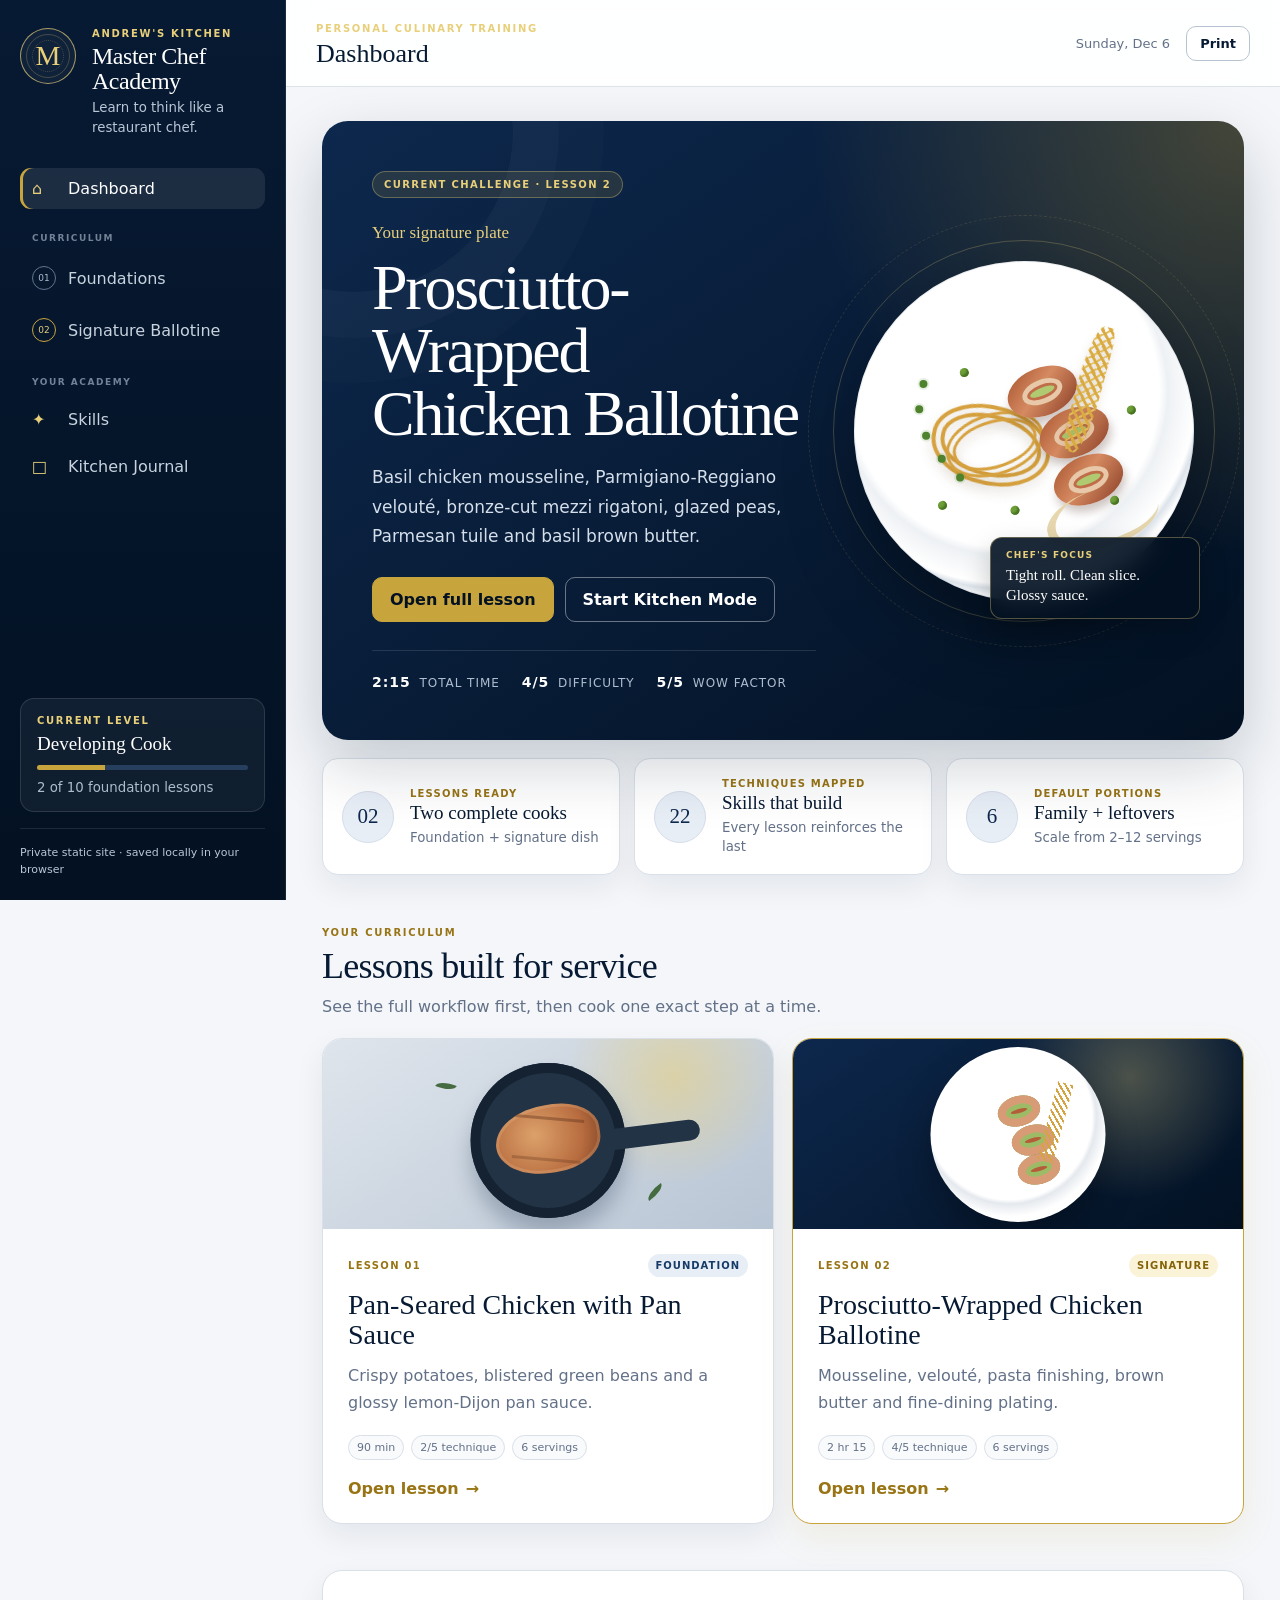
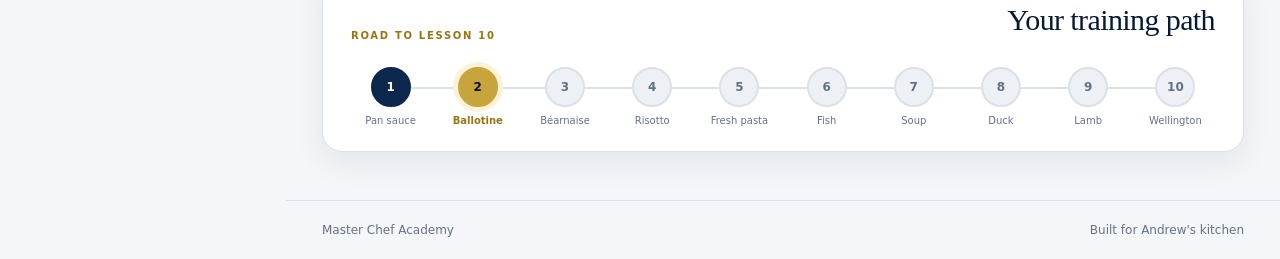
==== index.html @ fcd22717 "Add files via upload" ====
<!doctype html>
<html lang="en">
<head>
  <meta charset="utf-8" />
  <meta name="viewport" content="width=device-width, initial-scale=1, viewport-fit=cover" />
  <meta name="theme-color" content="#071a33" />
  <meta name="description" content="Andrew's personal Master Chef Academy — structured cooking lessons, kitchen mode, recipe scaling, and density-aware metric conversions." />
  <meta name="color-scheme" content="light" />
  <title>Master Chef Academy</title>
  <link rel="icon" href="data:image/svg+xml,%3Csvg xmlns='http://www.w3.org/2000/svg' viewBox='0 0 64 64'%3E%3Crect width='64' height='64' rx='14' fill='%23071a33'/%3E%3Ccircle cx='32' cy='32' r='20' fill='none' stroke='%23d4af37' stroke-width='3'/%3E%3Cpath d='M20 39V24h5l7 9 7-9h5v15h-5V31l-7 9-7-9v8z' fill='%23fff'/%3E%3C/svg%3E" />
  <link rel="stylesheet" href="styles.css" />
</head>
<body>
  <div class="mobile-overlay" id="mobileOverlay" hidden></div>
  <div class="shell">
    <aside class="sidebar" id="sidebar" aria-label="Primary navigation">
      <div class="brand">
        <div class="brand-mark" aria-hidden="true"><span>M</span></div>
        <div class="brand-copy">
          <span class="eyebrow">Andrew's kitchen</span>
          <strong>Master Chef<br />Academy</strong>
          <small>Learn to think like a restaurant chef.</small>
        </div>
      </div>

      <nav>
        <button class="nav-link active" data-view="dashboard"><span class="nav-icon">⌂</span><span>Dashboard</span></button>
        <div class="nav-section-label">Curriculum</div>
        <button class="nav-link" data-view="lesson-1"><span class="lesson-dot">01</span><span>Foundations</span></button>
        <button class="nav-link" data-view="lesson-2"><span class="lesson-dot gold">02</span><span>Signature Ballotine</span></button>
        <div class="nav-section-label">Your academy</div>
        <button class="nav-link" data-view="skills"><span class="nav-icon">✦</span><span>Skills</span></button>
        <button class="nav-link" data-view="journal"><span class="nav-icon">□</span><span>Kitchen Journal</span></button>
      </nav>

      <div class="sidebar-card">
        <span class="eyebrow">Current level</span>
        <strong>Developing Cook</strong>
        <div class="mini-progress"><span style="width:32%"></span></div>
        <small>2 of 10 foundation lessons</small>
      </div>
      <div class="sidebar-note">Private static site · saved locally in your browser</div>
    </aside>

    <main class="main">
      <header class="topbar">
        <button class="menu-btn" id="menuBtn" aria-label="Open navigation" aria-expanded="false">☰</button>
        <div class="topbar-copy">
          <span class="eyebrow">Personal culinary training</span>
          <h1 id="pageTitle">Dashboard</h1>
        </div>
        <div class="topbar-meta" id="todayLabel"></div>
        <button class="button secondary compact" id="printBtn">Print</button>
      </header>

      <section class="view active" id="dashboard">
        <div class="dashboard-wrap">
          <section class="hero">
            <div class="hero-copy">
              <span class="pill">Current challenge · Lesson 2</span>
              <p class="hero-kicker">Your signature plate</p>
              <h2>Prosciutto-Wrapped<br />Chicken Ballotine</h2>
              <p>Basil chicken mousseline, Parmigiano-Reggiano velouté, bronze-cut mezzi rigatoni, glazed peas, Parmesan tuile and basil brown butter.</p>
              <div class="hero-actions">
                <button class="button" data-open="lesson-2">Open full lesson</button>
                <button class="button ghost" data-kitchen="lesson2">Start Kitchen Mode</button>
              </div>
              <div class="hero-facts">
                <span><strong>2:15</strong> total time</span>
                <span><strong>4/5</strong> difficulty</span>
                <span><strong>5/5</strong> wow factor</span>
              </div>
            </div>

            <div class="dish-stage" role="img" aria-label="Stylized fine-dining plate with chicken medallions, pasta, peas, sauce dots and Parmesan tuile">
              <div class="gold-orbit orbit-one"></div>
              <div class="gold-orbit orbit-two"></div>
              <div class="plate">
                <div class="pasta nest-one"></div>
                <div class="pasta nest-two"></div>
                <div class="medallion m1"><i></i></div>
                <div class="medallion m2"><i></i></div>
                <div class="medallion m3"><i></i></div>
                <div class="tuile"></div>
                <span class="pea p1"></span><span class="pea p2"></span><span class="pea p3"></span><span class="pea p4"></span><span class="pea p5"></span>
                <span class="oil o1"></span><span class="oil o2"></span><span class="oil o3"></span><span class="oil o4"></span><span class="oil o5"></span>
                <div class="sauce-swoosh"></div>
              </div>
              <div class="chef-note"><span>Chef's focus</span><strong>Tight roll. Clean slice. Glossy sauce.</strong></div>
            </div>
          </section>

          <section class="academy-summary" aria-label="Academy summary">
            <article class="summary-card">
              <div class="summary-icon">02</div>
              <div><span>Lessons ready</span><strong>Two complete cooks</strong><small>Foundation + signature dish</small></div>
            </article>
            <article class="summary-card">
              <div class="summary-icon">22</div>
              <div><span>Techniques mapped</span><strong>Skills that build</strong><small>Every lesson reinforces the last</small></div>
            </article>
            <article class="summary-card">
              <div class="summary-icon">6</div>
              <div><span>Default portions</span><strong>Family + leftovers</strong><small>Scale from 2–12 servings</small></div>
            </article>
          </section>

          <div class="section-heading">
            <div><span class="eyebrow dark">Your curriculum</span><h2>Lessons built for service</h2><p>See the full workflow first, then cook one exact step at a time.</p></div>
          </div>

          <div class="lesson-grid">
            <article class="lesson-card foundation-card">
              <div class="lesson-art foundation-art" aria-hidden="true">
                <span class="skillet"></span><span class="chicken-sear"></span><span class="herb h1"></span><span class="herb h2"></span>
              </div>
              <div class="lesson-card-body">
                <div class="lesson-card-top"><span class="lesson-number">Lesson 01</span><span class="status-badge">Foundation</span></div>
                <h3>Pan-Seared Chicken with Pan Sauce</h3>
                <p>Crispy potatoes, blistered green beans and a glossy lemon-Dijon pan sauce.</p>
                <div class="meta"><span>90 min</span><span>2/5 technique</span><span>6 servings</span></div>
                <button class="text-button" data-open="lesson-1">Open lesson <span>→</span></button>
              </div>
            </article>

            <article class="lesson-card featured signature-card">
              <div class="lesson-art signature-art" aria-hidden="true">
                <div class="mini-plate"><span class="mini-medal a"></span><span class="mini-medal b"></span><span class="mini-medal c"></span><span class="mini-tuile"></span></div>
              </div>
              <div class="lesson-card-body">
                <div class="lesson-card-top"><span class="lesson-number">Lesson 02</span><span class="status-badge gold-badge">Signature</span></div>
                <h3>Prosciutto-Wrapped Chicken Ballotine</h3>
                <p>Mousseline, velouté, pasta finishing, brown butter and fine-dining plating.</p>
                <div class="meta"><span>2 hr 15</span><span>4/5 technique</span><span>6 servings</span></div>
                <button class="text-button" data-open="lesson-2">Open lesson <span>→</span></button>
              </div>
            </article>
          </div>

          <section class="training-path">
            <div class="path-heading"><span class="eyebrow dark">Road to Lesson 10</span><h2>Your training path</h2></div>
            <div class="path-line" aria-label="Ten lesson training path">
              <button class="path-step complete" data-open="lesson-1"><span>1</span><small>Pan sauce</small></button>
              <button class="path-step current" data-open="lesson-2"><span>2</span><small>Ballotine</small></button>
              <div class="path-step locked"><span>3</span><small>Béarnaise</small></div>
              <div class="path-step locked"><span>4</span><small>Risotto</small></div>
              <div class="path-step locked"><span>5</span><small>Fresh pasta</small></div>
              <div class="path-step locked"><span>6</span><small>Fish</small></div>
              <div class="path-step locked"><span>7</span><small>Soup</small></div>
              <div class="path-step locked"><span>8</span><small>Duck</small></div>
              <div class="path-step locked"><span>9</span><small>Lamb</small></div>
              <div class="path-step locked"><span>10</span><small>Wellington</small></div>
            </div>
          </section>
        </div>
      </section>

      <section class="view" id="lesson-1"></section>
      <section class="view" id="lesson-2"></section>

      <section class="view" id="skills">
        <div class="content-narrow">
          <div class="page-intro">
            <span class="eyebrow dark">Technique map</span>
            <h2>Skills unlocked</h2>
            <p>Recipes come and go. These are the techniques you are actually learning to carry into every future dish.</p>
          </div>
          <div class="skill-grid" id="skillGrid"></div>
        </div>
      </section>

      <section class="view" id="journal">
        <div class="content-narrow">
          <div class="page-intro">
            <span class="eyebrow dark">After service</span>
            <h2>Kitchen Journal</h2>
            <p>Your notes remain private and save only in this browser. Capture what worked while the cook is still fresh.</p>
          </div>
          <div class="journal-card">
            <label>Lesson
              <select id="journalLesson"><option>Lesson 1 · Pan-Seared Chicken</option><option>Lesson 2 · Chicken Ballotine</option></select>
            </label>
            <label>What went well?<textarea id="wentWell" rows="5" placeholder="The chicken was juicy, the potatoes were crisp..."></textarea></label>
            <label>What would you change?<textarea id="changeNext" rows="5" placeholder="Start the sauce earlier, reduce it farther..."></textarea></label>
            <label>Overall score out of 100<input id="journalScore" type="number" min="0" max="100" placeholder="85" /></label>
            <button class="button" id="saveJournal">Save journal entry</button>
            <p id="journalStatus" class="status" aria-live="polite"></p>
          </div>
        </div>
      </section>

      <footer class="site-footer"><span>Master Chef Academy</span><span>Built for Andrew's kitchen</span></footer>
    </main>
  </div>

  <dialog id="kitchenDialog">
    <div class="kitchen-shell">
      <header>
        <div><span class="eyebrow">Kitchen Mode</span><h2 id="kitchenTitle">Lesson</h2></div>
        <button class="icon-btn" id="closeKitchen" aria-label="Close Kitchen Mode">×</button>
      </header>
      <div class="progress"><span id="progressBar"></span></div>
      <div class="kitchen-time" id="kitchenTime"></div>
      <h3 id="kitchenStepTitle"></h3>
      <div id="kitchenBody" class="kitchen-body"></div>
      <div class="kitchen-actions">
        <button class="button secondary" id="prevStep">Previous</button>
        <span id="stepCounter"></span>
        <button class="button" id="nextStep">Next</button>
      </div>
    </div>
  </dialog>

  <script src="app.js"></script>
</body>
</html>
---- styles.css ----
:root {
  --navy-950:#031122;
  --navy-900:#071a33;
  --navy-800:#0d284d;
  --navy-700:#163b68;
  --navy-100:#e8eef6;
  --gold-700:#987414;
  --gold-500:#c8a43d;
  --gold-300:#e8cf7a;
  --white:#ffffff;
  --paper:#f4f6f9;
  --grey-100:#edf0f4;
  --grey-200:#dbe1e9;
  --grey-400:#a8b2c0;
  --ink:#10233e;
  --muted:#637188;
  --line:#d9e0e8;
  --success:#2f7d5b;
  --shadow:0 20px 55px rgba(7,26,51,.10);
  --soft-shadow:0 12px 30px rgba(7,26,51,.07);
  --serif:Georgia,"Times New Roman",serif;
  --sans:Inter,ui-sans-serif,system-ui,-apple-system,BlinkMacSystemFont,"Segoe UI",sans-serif;
}
*{box-sizing:border-box}
html{scroll-behavior:smooth;background:var(--paper)}
body{margin:0;font-family:var(--sans);background:var(--paper);color:var(--ink);min-width:320px}
button,input,select,textarea{font:inherit}
button{touch-action:manipulation}
button:focus-visible,input:focus-visible,select:focus-visible,textarea:focus-visible{outline:3px solid rgba(200,164,61,.4);outline-offset:2px}
[hidden]{display:none!important}
.shell{display:grid;grid-template-columns:286px minmax(0,1fr);min-height:100vh}
.sidebar{position:sticky;top:0;height:100vh;padding:28px 20px 22px;background:linear-gradient(180deg,var(--navy-900),var(--navy-950));border-right:1px solid rgba(255,255,255,.08);display:flex;flex-direction:column;z-index:40;color:var(--white);overflow-y:auto}
.brand{display:grid;grid-template-columns:58px 1fr;gap:14px;align-items:start;margin-bottom:30px}
.brand-mark{width:56px;height:56px;border:1px solid rgba(232,207,122,.7);border-radius:50%;display:grid;place-items:center;position:relative;background:rgba(255,255,255,.04)}
.brand-mark:before,.brand-mark:after{content:"";position:absolute;inset:5px;border:1px solid rgba(232,207,122,.24);border-radius:50%}
.brand-mark:after{inset:11px;border-style:dotted}
.brand-mark span{font-family:var(--serif);font-size:28px;color:var(--gold-300);z-index:1}
.brand-copy{display:grid;gap:5px}
.brand strong{font-family:var(--serif);font-size:24px;line-height:1.03;font-weight:500;letter-spacing:-.02em}
.brand small,.sidebar-note{color:#b9c6d6;line-height:1.5}
.eyebrow{text-transform:uppercase;letter-spacing:.17em;font-size:10px;color:var(--gold-300);font-weight:800}
.eyebrow.dark{color:var(--gold-700)}
.sidebar nav{display:grid;gap:6px}
.nav-section-label{text-transform:uppercase;letter-spacing:.17em;font-size:9px;color:#728398;font-weight:800;padding:18px 12px 6px}
.nav-link{border:0;background:transparent;color:#c8d3df;text-align:left;padding:11px 12px;border-radius:11px;cursor:pointer;display:grid;grid-template-columns:28px 1fr;align-items:center;gap:8px;transition:.18s ease}
.nav-link:hover,.nav-link.active{background:rgba(255,255,255,.09);color:white;box-shadow:inset 3px 0 var(--gold-500)}
.nav-icon{font-size:16px;color:var(--gold-300)}
.lesson-dot{width:24px;height:24px;border:1px solid #62768e;border-radius:50%;display:grid;place-items:center;font-size:9px;color:#aebdcd}
.lesson-dot.gold{border-color:var(--gold-500);color:var(--gold-300)}
.sidebar-card{margin-top:auto;padding:16px;border:1px solid rgba(255,255,255,.12);border-radius:14px;background:rgba(255,255,255,.05);display:grid;gap:7px}
.sidebar-card strong{font-family:var(--serif);font-size:19px;font-weight:500}
.sidebar-card small{color:#aebdcd}
.mini-progress{height:5px;border-radius:99px;background:#263f5e;overflow:hidden;margin:3px 0}
.mini-progress span{display:block;height:100%;background:var(--gold-500)}
.sidebar-note{font-size:11px;padding-top:16px;margin-top:16px;border-top:1px solid rgba(255,255,255,.1)}
.main{min-width:0;display:flex;flex-direction:column;min-height:100vh}
.topbar{display:flex;align-items:center;gap:16px;padding:17px 30px;border-bottom:1px solid rgba(217,224,232,.9);position:sticky;top:0;background:rgba(255,255,255,.91);backdrop-filter:blur(18px);z-index:30}
.topbar-copy{min-width:0}
.topbar h1{font-family:var(--serif);margin:3px 0 0;font-size:26px;font-weight:500;color:var(--navy-900);white-space:nowrap;overflow:hidden;text-overflow:ellipsis}
.topbar-meta{margin-left:auto;color:var(--muted);font-size:13px}
.menu-btn{display:none;width:42px;height:42px;border:1px solid var(--line);border-radius:10px;background:white;color:var(--navy-900);font-size:20px;cursor:pointer}
.button{border:1px solid var(--gold-500);background:var(--gold-500);color:var(--navy-950);padding:12px 17px;border-radius:10px;font-weight:800;cursor:pointer;transition:transform .16s ease,box-shadow .16s ease,filter .16s ease}
.button:hover{filter:brightness(1.04);transform:translateY(-1px);box-shadow:0 8px 18px rgba(200,164,61,.18)}
.button.secondary{background:white;color:var(--navy-900);border-color:#b8c3d1}
.button.ghost{background:transparent;color:white;border-color:rgba(255,255,255,.4)}
.button.compact{padding:9px 13px;font-size:13px}
.view{display:none;padding:34px 36px 48px}
.view.active{display:block}
.dashboard-wrap,.lesson-wrap{max-width:1240px;margin:auto;width:100%}
.hero{min-height:500px;border-radius:26px;padding:50px;display:grid;grid-template-columns:minmax(0,1.25fr) minmax(340px,.75fr);gap:38px;align-items:center;background:radial-gradient(circle at 100% 0%,rgba(200,164,61,.31),transparent 39%),linear-gradient(145deg,var(--navy-800),var(--navy-950));color:white;box-shadow:0 25px 65px rgba(7,26,51,.2);position:relative;overflow:hidden}
.hero:before{content:"";position:absolute;width:320px;height:320px;border:1px solid rgba(255,255,255,.045);border-radius:50%;left:-130px;top:-150px;box-shadow:0 0 0 45px rgba(255,255,255,.018),0 0 0 90px rgba(255,255,255,.012)}
.hero-copy{position:relative;z-index:2}
.hero-kicker{font-family:var(--serif);font-size:18px;color:var(--gold-300)!important;margin:20px 0 0!important}
.hero h2,.lesson-hero h2{font-family:var(--serif);font-size:clamp(44px,5vw,76px);line-height:.98;margin:10px 0 18px;font-weight:500;letter-spacing:-.035em}
.hero p,.lesson-hero p{color:#d5dfeb;line-height:1.72;font-size:17px;max-width:760px;margin:0}
.pill{display:inline-flex;align-items:center;padding:7px 11px;border-radius:999px;background:rgba(200,164,61,.14);color:var(--gold-300);font-size:10px;font-weight:800;text-transform:uppercase;letter-spacing:.14em;border:1px solid rgba(232,207,122,.34)}
.hero-actions{display:flex;gap:11px;flex-wrap:wrap;margin-top:26px}
.hero-facts{display:flex;gap:22px;flex-wrap:wrap;margin-top:28px;padding-top:23px;border-top:1px solid rgba(255,255,255,.12);font-size:12px;color:#aebed0;text-transform:uppercase;letter-spacing:.08em}
.hero-facts strong{color:white;font-size:14px;margin-right:4px}
.dish-stage{position:relative;min-height:400px;display:grid;place-items:center}
.plate{width:min(340px,82vw);aspect-ratio:1;border-radius:50%;background:radial-gradient(circle at 45% 38%,#fff 0 55%,#eef1f4 58%,#fff 68%,#dce3ea 70%,#fff 73%);box-shadow:0 34px 70px rgba(0,0,0,.34),inset 0 0 0 1px rgba(10,25,43,.08);position:relative;transform:rotate(-4deg);z-index:2}
.gold-orbit{position:absolute;border:1px solid rgba(232,207,122,.25);border-radius:50%}
.orbit-one{width:382px;height:382px}
.orbit-two{width:432px;height:432px;border-style:dashed;opacity:.55}
.pasta{position:absolute;width:120px;height:80px;border:13px double #d6a13e;border-radius:46% 54% 48% 52%;left:76px;top:142px;transform:rotate(14deg);filter:drop-shadow(0 6px 6px rgba(69,43,7,.16))}
.nest-two{width:100px;height:62px;left:90px;top:150px;border-width:10px;transform:rotate(-16deg)}
.medallion{position:absolute;width:72px;height:48px;border-radius:50%;background:linear-gradient(145deg,#a85530,#d68a61 45%,#8a3f27);box-shadow:0 7px 10px rgba(54,22,10,.25);display:grid;place-items:center;transform:rotate(-18deg)}
.medallion i{display:block;width:42px;height:24px;border-radius:50%;background:#afca71;box-shadow:inset 0 0 0 5px #e9c7a9,inset 0 0 0 8px #bf6e49}
.m1{left:155px;top:108px}.m2{left:184px;top:151px}.m3{left:195px;top:199px}
.tuile{position:absolute;width:25px;height:130px;left:225px;top:68px;border-radius:50% 20% 48% 30%;background:repeating-linear-gradient(48deg,#d9aa42 0 3px,transparent 3px 7px),repeating-linear-gradient(-42deg,#e3bd5b 0 2px,transparent 2px 7px);transform:rotate(19deg);filter:drop-shadow(0 8px 5px rgba(80,51,4,.18))}
.pea{position:absolute;width:9px;height:9px;border-radius:50%;background:#6d9e38;box-shadow:inset -2px -2px 2px #467321}
.p1{left:110px;top:103px}.p2{left:79px;top:234px}.p3{left:151px;top:244px}.p4{left:251px;top:241px}.p5{left:274px;top:152px}
.oil{position:absolute;width:8px;height:8px;border-radius:50%;background:#4f822d;box-shadow:0 0 0 2px rgba(79,130,45,.13)}
.o1{left:69px;top:112px}.o2{left:63px;top:137px}.o3{left:68px;top:164px}.o4{left:82px;top:188px}.o5{left:99px;top:208px}
.sauce-swoosh{position:absolute;width:115px;height:58px;border-radius:50%;border-left:9px solid #e6d5aa;border-bottom:6px solid #e6d5aa;right:40px;bottom:49px;transform:rotate(-13deg);opacity:.95}
.chef-note{position:absolute;right:-6px;bottom:12px;background:rgba(3,17,34,.9);border:1px solid rgba(232,207,122,.35);backdrop-filter:blur(12px);padding:12px 15px;border-radius:12px;z-index:3;max-width:210px;box-shadow:0 12px 28px rgba(0,0,0,.22)}
.chef-note span{display:block;text-transform:uppercase;letter-spacing:.13em;font-size:9px;color:var(--gold-300);font-weight:800;margin-bottom:5px}
.chef-note strong{font-family:var(--serif);font-size:15px;font-weight:500;line-height:1.3}
.academy-summary{display:grid;grid-template-columns:repeat(3,minmax(0,1fr));gap:14px;margin:18px 0 46px}
.summary-card{background:white;border:1px solid var(--line);border-radius:16px;padding:19px;display:grid;grid-template-columns:54px 1fr;gap:14px;align-items:center;box-shadow:var(--soft-shadow)}
.summary-icon{width:52px;height:52px;border-radius:50%;background:var(--navy-100);border:1px solid #d5deea;color:var(--navy-800);display:grid;place-items:center;font-family:var(--serif);font-size:21px}
.summary-card span{display:block;font-size:10px;text-transform:uppercase;letter-spacing:.12em;color:var(--gold-700);font-weight:800}
.summary-card strong{display:block;font-family:var(--serif);font-size:19px;font-weight:500;margin:3px 0;color:var(--navy-900)}
.summary-card small{color:var(--muted)}
.section-heading{display:flex;justify-content:space-between;align-items:end;margin:0 0 18px}
.section-heading h2,.path-heading h2,.page-intro h2,.content-narrow h2{font-family:var(--serif);font-size:36px;font-weight:500;margin:5px 0;color:var(--navy-900);letter-spacing:-.02em}
.section-heading p,.page-intro p{color:var(--muted);margin:7px 0 0;line-height:1.6}
.lesson-grid{display:grid;grid-template-columns:repeat(2,minmax(0,1fr));gap:18px}
.lesson-card{border:1px solid var(--line);border-radius:20px;background:white;box-shadow:var(--soft-shadow);overflow:hidden;transition:transform .2s ease,box-shadow .2s ease}
.lesson-card:hover{transform:translateY(-3px);box-shadow:0 22px 46px rgba(7,26,51,.12)}
.lesson-card.featured{border:1px solid var(--gold-500);box-shadow:0 14px 34px rgba(200,164,61,.11)}
.lesson-art{height:190px;position:relative;overflow:hidden}
.foundation-art{background:radial-gradient(circle at 78% 20%,rgba(232,207,122,.55),transparent 28%),linear-gradient(145deg,#dfe5ec,#b8c5d4)}
.signature-art{background:radial-gradient(circle at 75% 20%,rgba(232,207,122,.3),transparent 33%),linear-gradient(145deg,var(--navy-800),var(--navy-950))}
.skillet{position:absolute;width:155px;height:155px;border-radius:50%;background:#223346;left:50%;top:24px;transform:translateX(-50%);box-shadow:0 16px 20px rgba(16,35,62,.25),inset 0 0 0 10px #142232}
.skillet:after{content:"";position:absolute;width:95px;height:21px;border-radius:0 16px 16px 0;background:#223346;left:135px;top:67px;transform:rotate(-7deg);transform-origin:left center}
.chicken-sear{position:absolute;width:105px;height:68px;border-radius:56% 44% 50% 50%;background:radial-gradient(circle at 38% 42%,#dca16b,#b86c3f 63%,#794024);left:50%;top:66px;transform:translateX(-50%) rotate(-8deg);box-shadow:inset 0 0 0 3px rgba(255,222,176,.17)}
.chicken-sear:after{content:"";position:absolute;inset:12px 18px;border-top:3px solid rgba(88,46,24,.38);border-bottom:3px solid rgba(88,46,24,.28);transform:rotate(13deg)}
.herb{position:absolute;width:20px;height:8px;background:#456b40;border-radius:100% 0 100% 0}.h1{left:25%;top:43px;transform:rotate(22deg)}.h2{right:24%;bottom:33px;transform:rotate(-35deg)}
.mini-plate{position:absolute;width:175px;height:175px;border-radius:50%;background:radial-gradient(circle at 45% 40%,white 0 58%,#e5e9ee 61%,white 70%);left:50%;top:8px;transform:translateX(-50%);box-shadow:0 18px 35px rgba(0,0,0,.28)}
.mini-medal{position:absolute;width:43px;height:30px;border-radius:50%;background:#b45d39;box-shadow:inset 0 0 0 8px #d79c76,inset 0 0 0 13px #9dbb66;transform:rotate(-15deg)}
.mini-medal.a{left:67px;top:49px}.mini-medal.b{left:81px;top:78px}.mini-medal.c{left:87px;top:107px}.mini-tuile{position:absolute;width:16px;height:80px;left:117px;top:35px;background:repeating-linear-gradient(45deg,#d3a441 0 2px,transparent 2px 5px);transform:rotate(15deg)}
.lesson-card-body{padding:25px}
.lesson-card-top{display:flex;align-items:center;justify-content:space-between;gap:12px}
.lesson-number{color:var(--gold-700);text-transform:uppercase;letter-spacing:.13em;font-size:10px;font-weight:800}
.status-badge{font-size:10px;text-transform:uppercase;letter-spacing:.1em;padding:6px 8px;border-radius:999px;background:var(--navy-100);color:var(--navy-700);font-weight:800}
.gold-badge{background:#fbf3d8;color:#846308}
.lesson-card h3{font-family:var(--serif);font-size:28px;font-weight:500;line-height:1.08;margin:13px 0;color:var(--navy-900)}
.lesson-card p{color:var(--muted);line-height:1.65;margin:0}
.meta{display:flex;gap:7px;flex-wrap:wrap;margin:19px 0}
.meta span{border:1px solid var(--line);border-radius:999px;padding:5px 8px;font-size:11px;color:var(--muted);background:#f9fafc}
.text-button{border:0;background:none;color:var(--gold-700);font-weight:800;padding:0;cursor:pointer;display:flex;gap:7px;align-items:center}
.text-button span{transition:transform .16s}.text-button:hover span{transform:translateX(3px)}
.training-path{margin-top:46px;padding:28px 28px 24px;background:white;border:1px solid var(--line);border-radius:20px;box-shadow:var(--soft-shadow)}
.path-heading{display:flex;justify-content:space-between;align-items:end;gap:16px;margin-bottom:26px}
.path-heading h2{font-size:30px;margin:4px 0}
.path-line{display:grid;grid-template-columns:repeat(10,minmax(58px,1fr));gap:8px;position:relative}
.path-line:before{content:"";position:absolute;left:5%;right:5%;top:20px;height:2px;background:var(--grey-200)}
.path-step{border:0;background:transparent;display:grid;justify-items:center;gap:8px;color:var(--muted);position:relative;z-index:1;padding:0;min-width:0}
button.path-step{cursor:pointer}
.path-step span{width:40px;height:40px;border-radius:50%;display:grid;place-items:center;background:var(--grey-100);border:2px solid var(--grey-200);font-weight:800;font-size:12px}
.path-step small{font-size:10px;text-align:center;line-height:1.25}
.path-step.complete span{background:var(--navy-800);border-color:var(--navy-800);color:white}
.path-step.current span{background:var(--gold-500);border-color:var(--gold-500);color:var(--navy-950);box-shadow:0 0 0 5px #fbf3d8}
.path-step.current small{color:var(--gold-700);font-weight:800}
.lesson-hero{padding:42px;border-radius:24px;background:radial-gradient(circle at 100% 0%,rgba(200,164,61,.24),transparent 38%),linear-gradient(145deg,var(--navy-800),var(--navy-950));color:white;box-shadow:0 22px 55px rgba(7,26,51,.18);position:relative;overflow:hidden}
.lesson-hero:after{content:"MCA";position:absolute;right:24px;bottom:-38px;font-family:var(--serif);font-size:142px;letter-spacing:-.08em;color:rgba(255,255,255,.025);pointer-events:none}
.lesson-hero> *{position:relative;z-index:1}
.lesson-hero h2{max-width:900px}
.metrics{display:grid;grid-template-columns:repeat(4,1fr);gap:10px;margin-top:24px}
.metric{background:rgba(255,255,255,.07);border:1px solid rgba(255,255,255,.14);border-radius:14px;padding:17px}
.metric span{display:block;color:#b9c7d7;font-size:10px;text-transform:uppercase;letter-spacing:.11em}
.metric strong{font-family:var(--serif);font-size:27px;font-weight:500;display:block;margin-top:6px}
.recipe-controls{display:grid;grid-template-columns:180px 240px minmax(220px,1fr);gap:16px;align-items:end;margin:25px 0 5px;padding:17px;background:rgba(255,255,255,.075);border:1px solid rgba(255,255,255,.14);border-radius:15px}
.recipe-controls label{display:block;font-size:10px;text-transform:uppercase;letter-spacing:.11em;color:#b9c7d7;margin-bottom:7px;font-weight:800}
.recipe-controls select{width:100%;padding:11px 12px;border-radius:10px;border:1px solid rgba(255,255,255,.25);background:white;color:var(--navy-900)}
.serving-stepper{display:grid;grid-template-columns:44px 1fr 44px;align-items:center;background:white;color:var(--navy-900);border-radius:10px;overflow:hidden}
.serving-stepper button{height:43px;border:0;background:#edf1f6;color:var(--navy-900);font-size:21px;cursor:pointer}
.serving-stepper button:hover{background:#e0e6ee}
.serving-stepper strong{text-align:center;font-size:18px}
.control-note{font-size:12px!important;line-height:1.48!important;margin:0!important;color:#d7e0eb!important}
.lesson-tabs{display:flex;gap:7px;flex-wrap:wrap;padding:17px 0;position:sticky;top:78px;background:rgba(244,246,249,.96);backdrop-filter:blur(12px);z-index:20;border-bottom:1px solid var(--line)}
.lesson-tabs button{border:1px solid var(--line);background:white;color:var(--navy-800);border-radius:999px;padding:8px 11px;cursor:pointer;font-size:12px}
.lesson-tabs button:hover{border-color:var(--gold-500);color:var(--gold-700)}
.lesson-section{padding:38px 0;border-bottom:1px solid var(--line);scroll-margin-top:145px}
.lesson-section h3{font-family:var(--serif);font-size:34px;font-weight:500;margin:0 0 20px;color:var(--navy-900)}
.lesson-section h4{font-size:17px;margin:25px 0 10px;color:var(--navy-900)}
.lesson-section>p{color:var(--muted);line-height:1.72}
.two-col,.three-col{display:grid;grid-template-columns:repeat(2,minmax(0,1fr));gap:18px}.three-col{grid-template-columns:repeat(3,minmax(0,1fr))}
.paper-card,.journal-card{background:white;color:var(--ink);border:1px solid var(--line);border-radius:17px;padding:22px;box-shadow:0 8px 24px rgba(7,26,51,.05)}
.paper-card h4{color:var(--navy-900);margin-top:0}
.checklist{list-style:none;padding:0;margin:0;display:grid;gap:10px}
.checklist li{position:relative;padding-left:24px;line-height:1.55;color:#45566c}
.checklist li:before{content:"";position:absolute;left:0;top:.3em;width:13px;height:13px;border:1.5px solid var(--gold-500);border-radius:3px}
.ingredient-group{margin-bottom:24px}.ingredient-group:last-child{margin-bottom:0}
.ingredient-group h4{border-bottom:2px solid var(--gold-300);padding-bottom:8px;margin-bottom:3px}
.ingredient-row{display:flex;justify-content:space-between;gap:20px;padding:9px 0;border-bottom:1px dotted #cbd4df;color:#45566c}
.ingredient-row span:last-child{text-align:right;font-weight:700;color:var(--navy-900)}
.timeline{display:grid;gap:9px}
.timeline-row{display:grid;grid-template-columns:110px 1fr 1fr;gap:15px;align-items:start;padding:16px;border:1px solid var(--line);border-radius:13px;background:white;box-shadow:0 5px 14px rgba(7,26,51,.035)}
.timeline-row time{font-weight:800;color:var(--gold-700)}
.timeline-row small{color:var(--muted);display:block;margin-top:4px;line-height:1.45}
.lede{color:var(--muted)!important;line-height:1.7;font-size:16px;max-width:850px}
.step-list{display:grid;gap:12px}
.step{display:grid;grid-template-columns:90px 1fr;gap:18px;padding:21px;border:1px solid var(--line);border-radius:15px;background:white;box-shadow:0 7px 20px rgba(7,26,51,.045)}
.step-time{color:var(--gold-700);font-weight:800}.step-time small{color:var(--muted);font-weight:500}
.step h4{margin:0 0 9px;color:var(--navy-900)}
.step p,.step li{color:#45566c;line-height:1.67;margin:0}
.callout{border-left:4px solid var(--gold-500);padding:17px 19px;background:#fff9e7;margin-top:13px;border-radius:0 11px 11px 0;color:var(--navy-900);line-height:1.65}
.score-table{width:100%;border-collapse:collapse;background:white;border:1px solid var(--line);border-radius:14px;overflow:hidden;display:table}
.score-table th,.score-table td{text-align:left;border-bottom:1px solid var(--line);padding:13px}.score-table td:last-child,.score-table th:last-child{text-align:right}.score-table th{color:var(--navy-900)}
.content-narrow{max-width:980px;margin:auto;width:100%}
.page-intro{margin-bottom:25px}.page-intro h2{font-size:44px}.page-intro p{max-width:700px}
.skill-grid{display:grid;grid-template-columns:repeat(3,1fr);gap:12px}
.skill{border:1px solid var(--line);background:white;padding:18px;border-radius:14px;box-shadow:0 6px 18px rgba(7,26,51,.04);position:relative;overflow:hidden}
.skill:before{content:"";position:absolute;left:0;top:0;bottom:0;width:3px;background:var(--gold-500)}
.skill strong{display:block;margin-bottom:6px;color:var(--navy-900);font-family:var(--serif);font-size:18px;font-weight:500}.skill span{color:var(--muted);font-size:12px}
.journal-card{padding:26px}.journal-card label{display:grid;gap:8px;margin:18px 0;color:var(--navy-900);font-weight:700;font-size:13px}.journal-card label:first-child{margin-top:0}
.journal-card input,.journal-card textarea,.journal-card select{width:100%;border:1px solid var(--line);background:white;color:var(--ink);border-radius:10px;padding:12px;font-weight:400}.journal-card textarea{resize:vertical}
.status{color:var(--success);font-weight:700}
.site-footer{margin-top:auto;padding:22px 36px;border-top:1px solid var(--line);display:flex;justify-content:space-between;gap:16px;color:var(--muted);font-size:12px}
dialog{width:min(920px,96vw);border:1px solid #294d76;border-radius:20px;background:radial-gradient(circle at 100% 0%,rgba(200,164,61,.24),transparent 35%),var(--navy-900);color:white;padding:0;box-shadow:0 40px 90px rgba(0,0,0,.45)}
dialog::backdrop{background:rgba(2,12,25,.84);backdrop-filter:blur(5px)}
.kitchen-shell{padding:30px}.kitchen-shell header{display:flex;justify-content:space-between;align-items:start}.kitchen-shell header h2{font-family:var(--serif);font-size:24px;font-weight:500;margin:5px 0 0}
.icon-btn{border:0;background:transparent;color:white;font-size:35px;cursor:pointer}
.progress{height:7px;background:#244364;border-radius:99px;overflow:hidden;margin:25px 0}.progress span{display:block;height:100%;background:var(--gold-500);width:0;transition:width .2s ease}
.kitchen-time{color:var(--gold-300);font-weight:800;font-size:17px}.kitchen-shell h3{font-family:var(--serif);font-size:42px;font-weight:500;margin:10px 0 16px}.kitchen-body{font-size:20px;line-height:1.72;color:#d9e2ed;min-height:230px}.kitchen-actions{display:grid;grid-template-columns:1fr auto 1fr;align-items:center;gap:15px;margin-top:25px}.kitchen-actions .button:last-child{justify-self:end}.kitchen-actions span{color:#b9c5d4}
.mobile-overlay{position:fixed;inset:0;background:rgba(3,17,34,.58);z-index:35;backdrop-filter:blur(2px)}
@media(max-width:1100px){.hero{grid-template-columns:1fr .8fr;padding:38px}.dish-stage{transform:scale(.88)}.path-line{overflow-x:auto;padding-bottom:8px;grid-template-columns:repeat(10,80px)}}
@media(max-width:900px){
  .shell{grid-template-columns:1fr}.sidebar{position:fixed;transform:translateX(-104%);transition:transform .22s ease;width:286px;box-shadow:24px 0 55px rgba(0,0,0,.28)}.sidebar.open{transform:translateX(0)}
  .menu-btn{display:grid;place-items:center}.topbar{padding:14px 18px}.topbar-meta{display:none}.topbar .button{margin-left:auto}.view{padding:22px}.hero{grid-template-columns:1fr;padding:34px}.dish-stage{min-height:350px;transform:none}.academy-summary{grid-template-columns:1fr}.lesson-grid,.two-col,.three-col{grid-template-columns:1fr}.metrics{grid-template-columns:1fr 1fr}.recipe-controls{grid-template-columns:1fr 1fr}.control-note{grid-column:1/-1}.timeline-row{grid-template-columns:90px 1fr}.timeline-row>div:last-child{grid-column:2}.skill-grid{grid-template-columns:1fr 1fr}.lesson-tabs{top:70px;overflow-x:auto;flex-wrap:nowrap;padding-bottom:13px}.lesson-tabs button{white-space:nowrap}.step{grid-template-columns:1fr}.site-footer{padding:20px 22px}
}
@media(max-width:600px){
  .topbar h1{font-size:21px}.topbar .eyebrow{font-size:8px}.button.compact{display:none}.view{padding:12px 12px 34px}.hero{padding:25px 21px;border-radius:20px;min-height:auto}.hero h2,.lesson-hero h2{font-size:39px}.hero p,.lesson-hero p{font-size:15px}.hero-actions{display:grid;grid-template-columns:1fr}.hero-actions .button{width:100%}.hero-facts{gap:13px;font-size:9px}.dish-stage{min-height:315px;margin-top:6px}.plate{width:270px}.orbit-one{width:305px;height:305px}.orbit-two{width:335px;height:335px}.pasta{left:57px;top:112px;transform:scale(.79) rotate(14deg);transform-origin:center}.nest-two{left:65px;top:119px;transform:scale(.78) rotate(-16deg)}.medallion{transform:scale(.8) rotate(-18deg)}.m1{left:117px;top:78px}.m2{left:142px;top:112px}.m3{left:150px;top:151px}.tuile{left:177px;top:45px;transform:scale(.78) rotate(19deg)}.pea.p1{left:82px;top:79px}.pea.p2{left:61px;top:187px}.pea.p3{left:119px;top:196px}.pea.p4{left:195px;top:193px}.pea.p5{left:215px;top:118px}.oil.o1{left:52px;top:85px}.oil.o2{left:47px;top:107px}.oil.o3{left:52px;top:129px}.oil.o4{left:63px;top:150px}.oil.o5{left:78px;top:169px}.sauce-swoosh{right:24px;bottom:35px;transform:scale(.8) rotate(-13deg)}.chef-note{right:2px;bottom:2px;max-width:185px}
  .academy-summary{margin-top:12px;margin-bottom:34px}.section-heading h2,.page-intro h2{font-size:31px}.lesson-art{height:160px}.lesson-card-body{padding:21px}.lesson-card h3{font-size:25px}.training-path{padding:22px 17px}.path-heading{display:block}.path-line{margin:0 -4px}.lesson-hero{padding:24px 20px;border-radius:19px}.recipe-controls,.metrics,.skill-grid{grid-template-columns:1fr}.recipe-controls{gap:13px}.lesson-tabs{top:67px;margin:0 -12px;padding-left:12px;padding-right:12px}.timeline-row{grid-template-columns:1fr}.timeline-row>div:last-child{grid-column:auto}.lesson-section{padding:31px 0;scroll-margin-top:130px}.lesson-section h3{font-size:29px}.ingredient-row{display:grid;gap:3px}.ingredient-row span:last-child{text-align:left;color:var(--gold-700)}.kitchen-shell{padding:22px}.kitchen-shell h3{font-size:34px}.kitchen-body{font-size:18px;min-height:210px}.kitchen-actions{grid-template-columns:1fr 1fr}.kitchen-actions span{grid-column:1/-1;grid-row:1;text-align:center}.site-footer{display:grid;text-align:center}.summary-card{grid-template-columns:48px 1fr}.summary-icon{width:46px;height:46px}
}
@media print{.sidebar,.topbar,.lesson-tabs,.button,.text-button,.recipe-controls,.site-footer{display:none!important}.shell{display:block}.view{display:none!important}.view.active{display:block!important;padding:0;color:#111}.lesson-section{break-inside:avoid}.paper-card{border:1px solid #aaa;box-shadow:none}.main{background:white}.lesson-wrap,.lesson-hero p,.step p,.step li{color:#111}.lesson-hero{background:white;color:#111;box-shadow:none;padding:0}.lesson-hero:after{display:none}.step,.timeline-row{background:white;border-color:#aaa}.step h4{color:#111}}
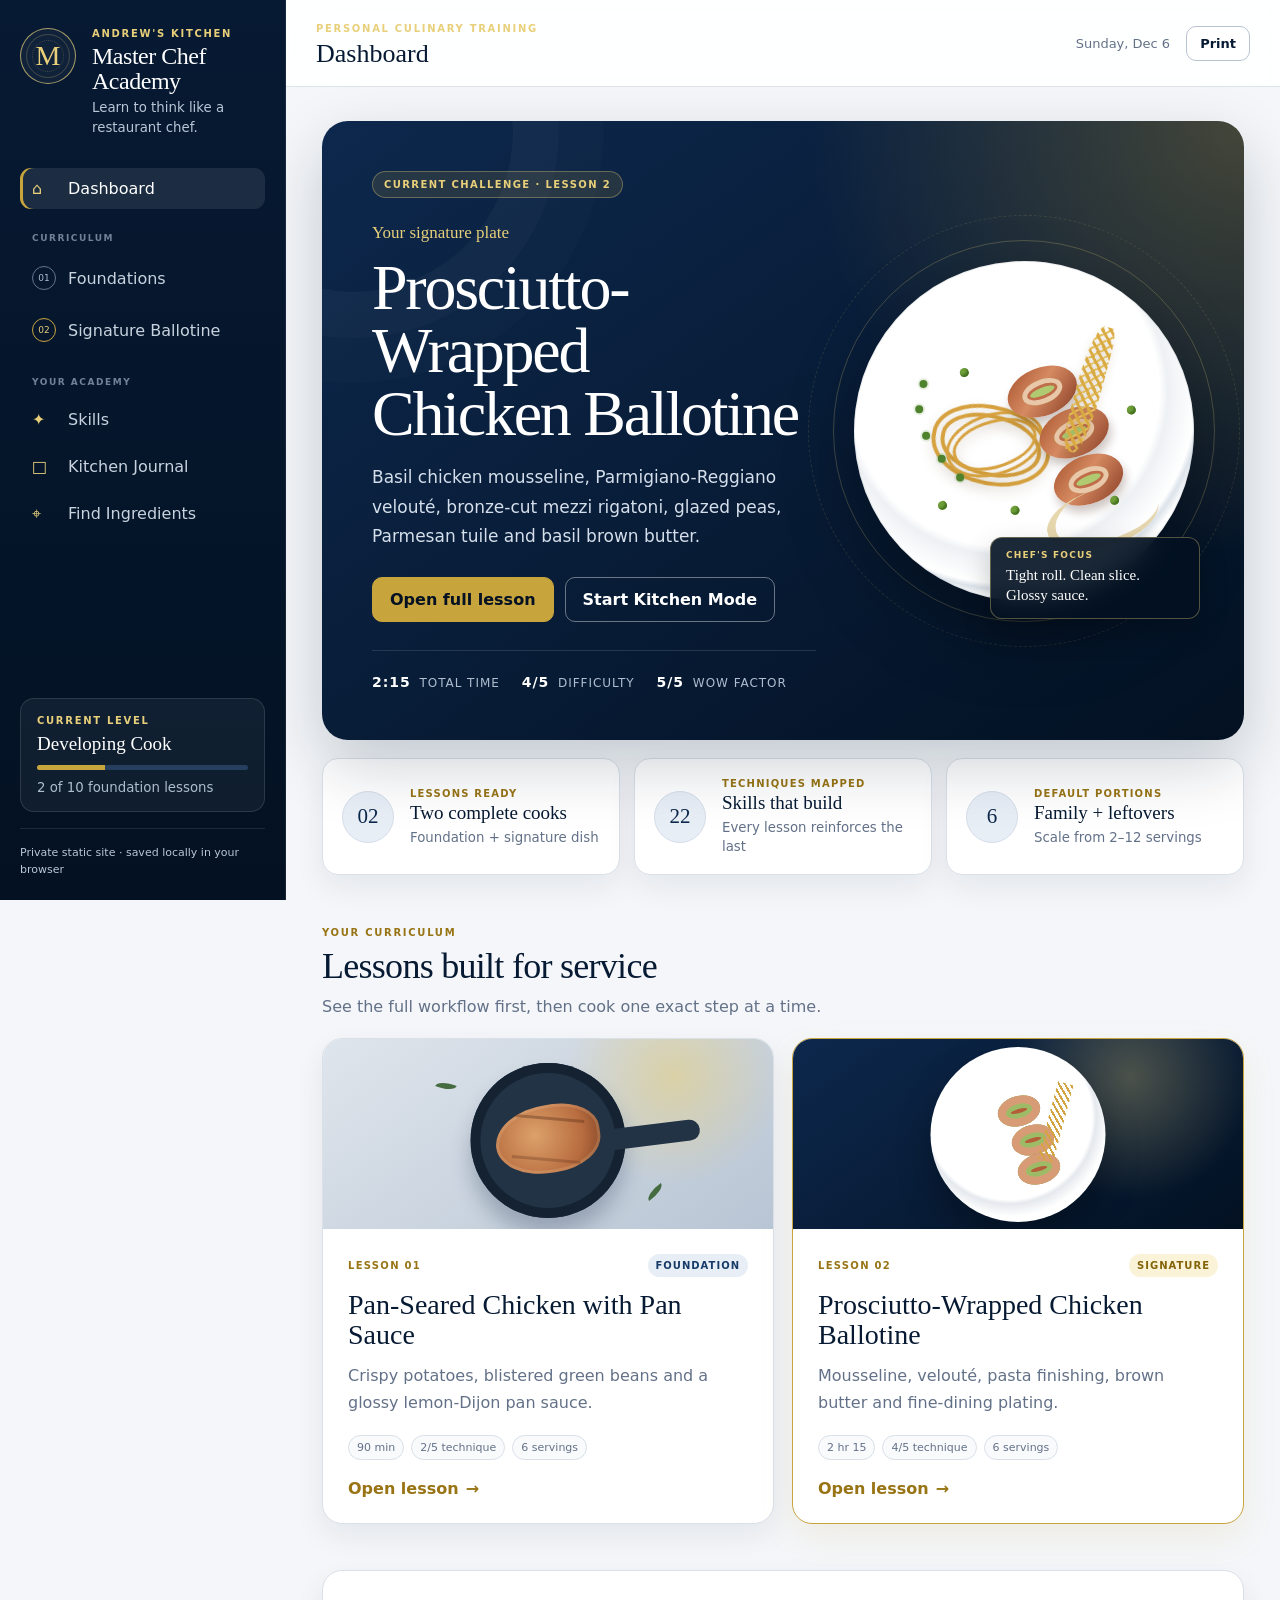
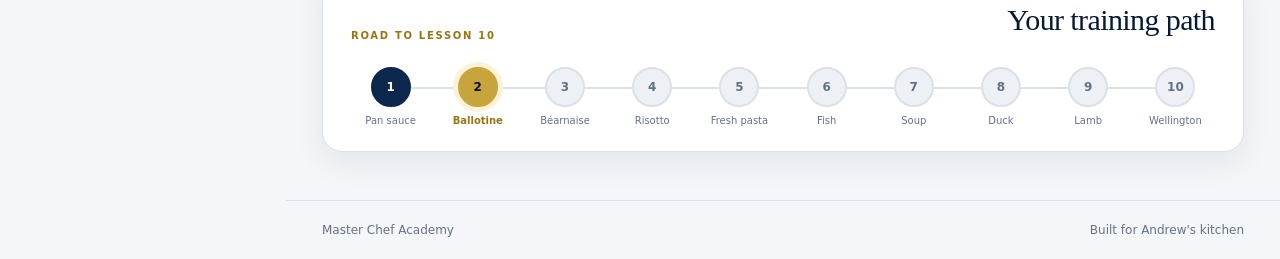
==== commit 7984986a: "Add files via upload" ====
--- a/index.html
+++ b/index.html
@@ -31,6 +31,7 @@
         <div class="nav-section-label">Your academy</div>
         <button class="nav-link" data-view="skills"><span class="nav-icon">✦</span><span>Skills</span></button>
         <button class="nav-link" data-view="journal"><span class="nav-icon">□</span><span>Kitchen Journal</span></button>
+        <button class="nav-link" data-view="stores"><span class="nav-icon">⌖</span><span>Find Ingredients</span></button>
       </nav>
 
       <div class="sidebar-card">
@@ -186,6 +187,46 @@
             <button class="button" id="saveJournal">Save journal entry</button>
             <p id="journalStatus" class="status" aria-live="polite"></p>
           </div>
+        </div>
+      </section>
+
+
+      <section class="view" id="stores">
+        <div class="content-narrow">
+          <div class="page-intro">
+            <span class="eyebrow dark">Shopping assistant</span>
+            <h2>Find ingredients nearby</h2>
+            <p>Enter an address, city or ZIP code to find nearby grocery and specialty stores for the selected lesson. Store inventory is not guaranteed until you verify it with the retailer.</p>
+          </div>
+
+          <div class="store-finder-card">
+            <div class="store-form-grid">
+              <label>Address, city or ZIP code
+                <input id="storeAddress" type="text" autocomplete="street-address" placeholder="Example: 55446 or Plymouth, MN" />
+              </label>
+              <label>Recipe
+                <select id="storeLesson">
+                  <option value="lesson-1">Lesson 1 · Pan-Seared Chicken</option>
+                  <option value="lesson-2" selected>Lesson 2 · Chicken Ballotine</option>
+                </select>
+              </label>
+              <label>Search radius
+                <select id="storeRadius">
+                  <option value="4828">3 miles</option>
+                  <option value="8047" selected>5 miles</option>
+                  <option value="16093">10 miles</option>
+                  <option value="24140">15 miles</option>
+                </select>
+              </label>
+              <button class="button store-search-button" id="findStores" type="button">Find nearby stores</button>
+            </div>
+            <p class="store-privacy">The search runs only when you press the button. Your address is sent to OpenStreetMap's geocoding service and is not saved by this site. A city or ZIP code provides more privacy.</p>
+          </div>
+
+          <div class="store-shopping-preview" id="storeShoppingPreview"></div>
+          <div class="store-status" id="storeStatus" aria-live="polite"></div>
+          <div class="store-results" id="storeResults"></div>
+          <p class="osm-attribution">Store locations and geocoding: © OpenStreetMap contributors. Nearby results may be incomplete or outdated.</p>
         </div>
       </section>
 
@@ -212,5 +253,10 @@
   </dialog>
 
   <script src="app.js"></script>
+  <script>
+    // Keep the signature ballotine garlic-free, including older cached recipe data.
+    lesson2.shopping.Produce = lesson2.shopping.Produce.filter(item => item !== '2 garlic cloves');
+    renderLesson('lesson-2', lesson2);
+  </script>
 </body>
 </html>
--- a/styles.css
+++ b/styles.css
@@ -216,3 +216,49 @@
   .academy-summary{margin-top:12px;margin-bottom:34px}.section-heading h2,.page-intro h2{font-size:31px}.lesson-art{height:160px}.lesson-card-body{padding:21px}.lesson-card h3{font-size:25px}.training-path{padding:22px 17px}.path-heading{display:block}.path-line{margin:0 -4px}.lesson-hero{padding:24px 20px;border-radius:19px}.recipe-controls,.metrics,.skill-grid{grid-template-columns:1fr}.recipe-controls{gap:13px}.lesson-tabs{top:67px;margin:0 -12px;padding-left:12px;padding-right:12px}.timeline-row{grid-template-columns:1fr}.timeline-row>div:last-child{grid-column:auto}.lesson-section{padding:31px 0;scroll-margin-top:130px}.lesson-section h3{font-size:29px}.ingredient-row{display:grid;gap:3px}.ingredient-row span:last-child{text-align:left;color:var(--gold-700)}.kitchen-shell{padding:22px}.kitchen-shell h3{font-size:34px}.kitchen-body{font-size:18px;min-height:210px}.kitchen-actions{grid-template-columns:1fr 1fr}.kitchen-actions span{grid-column:1/-1;grid-row:1;text-align:center}.site-footer{display:grid;text-align:center}.summary-card{grid-template-columns:48px 1fr}.summary-icon{width:46px;height:46px}
 }
 @media print{.sidebar,.topbar,.lesson-tabs,.button,.text-button,.recipe-controls,.site-footer{display:none!important}.shell{display:block}.view{display:none!important}.view.active{display:block!important;padding:0;color:#111}.lesson-section{break-inside:avoid}.paper-card{border:1px solid #aaa;box-shadow:none}.main{background:white}.lesson-wrap,.lesson-hero p,.step p,.step li{color:#111}.lesson-hero{background:white;color:#111;box-shadow:none;padding:0}.lesson-hero:after{display:none}.step,.timeline-row{background:white;border-color:#aaa}.step h4{color:#111}}
+
+/* Detailed sensory guidance */
+.chef-checkpoints{margin-top:18px;border:1px solid #d9e1eb;border-radius:15px;background:#f8fafc;overflow:hidden}
+.chef-checkpoints summary{cursor:pointer;list-style:none;padding:14px 17px;font-weight:800;color:var(--navy-900);background:#eef3f8;display:flex;align-items:center;justify-content:space-between;gap:12px}
+.chef-checkpoints summary::-webkit-details-marker{display:none}
+.chef-checkpoints summary:after{content:"−";font-size:22px;color:var(--gold-700);line-height:1}
+.chef-checkpoints:not([open]) summary:after{content:"+"}
+.sensory-guide-grid{display:grid;grid-template-columns:repeat(2,minmax(0,1fr));gap:11px;margin:0;padding:15px}
+.sensory-item{border:1px solid #dde4ec;border-radius:12px;background:white;padding:12px 14px}
+.sensory-item dt{font-size:12px;letter-spacing:.06em;text-transform:uppercase;font-weight:850;color:var(--gold-700);margin-bottom:6px}
+.sensory-item dd{margin:0;color:#45566c;line-height:1.58;font-size:14px}
+.sensory-goal,.sensory-ready,.sensory-stop{grid-column:1/-1}
+.sensory-goal{border-left:4px solid var(--navy-700)}
+.sensory-ready{background:#f1f8f3;border-color:#cfe4d5;border-left:4px solid #4e8a60}
+.sensory-stop{background:#fff8e9;border-color:#efdcb3;border-left:4px solid var(--gold-500)}
+.kitchen-sensory{margin-top:22px;padding:18px;border:1px solid rgba(255,255,255,.15);border-radius:16px;background:rgba(255,255,255,.045)}
+.kitchen-sensory h4{margin:0 0 12px;font-family:var(--serif);font-size:24px;font-weight:500;color:white}
+.kitchen-sensory .sensory-guide-grid{padding:0}
+.kitchen-sensory .sensory-item{background:rgba(255,255,255,.045);border-color:rgba(255,255,255,.13)}
+.kitchen-sensory .sensory-item dt{color:var(--gold-300)}
+.kitchen-sensory .sensory-item dd{color:#d9e2ed}
+.kitchen-sensory .sensory-ready{background:rgba(78,138,96,.16);border-color:rgba(139,205,158,.28)}
+.kitchen-sensory .sensory-stop{background:rgba(200,164,61,.13);border-color:rgba(232,207,122,.25)}
+@media(max-width:700px){.sensory-guide-grid{grid-template-columns:1fr}.sensory-goal,.sensory-ready,.sensory-stop{grid-column:auto}.chef-checkpoints summary{padding:13px 14px}.sensory-guide-grid{padding:12px}.kitchen-sensory{padding:14px}}
+@media print{.chef-checkpoints{break-inside:avoid}.chef-checkpoints summary:after{display:none}.sensory-item{box-shadow:none}}
+
+#kitchenDialog{max-height:94vh;overflow:auto;overscroll-behavior:contain}
+
+.section-heading-row{display:flex;align-items:center;justify-content:space-between;gap:16px;margin-bottom:18px}.section-heading-row h3{margin:0}
+.store-finder-card{padding:24px;border:1px solid var(--line);background:white;border-radius:16px;box-shadow:0 8px 22px rgba(7,26,51,.05)}
+.store-form-grid{display:grid;grid-template-columns:2fr 1.2fr 1fr auto;gap:14px;align-items:end}
+.store-form-grid label{display:grid;gap:8px;color:var(--navy-900);font-weight:800;font-size:13px}
+.store-form-grid input,.store-form-grid select{width:100%;min-width:0;border:1px solid var(--line);border-radius:11px;background:white;color:var(--ink);padding:12px 13px;font:inherit;font-weight:500}
+.store-search-button{min-height:46px;white-space:nowrap}.store-search-button:disabled{opacity:.6;cursor:wait}
+.store-privacy,.osm-attribution{color:var(--muted);font-size:12px;line-height:1.55;margin:14px 0 0}.osm-attribution{margin-top:22px}
+.store-shopping-preview{margin-top:20px}.store-list-card{display:grid;grid-template-columns:minmax(210px,.7fr) 2fr;gap:22px;align-items:start}.store-list-card h3{font-family:var(--serif);font-size:25px;margin:5px 0}.store-list-card p{color:var(--muted);margin:0}
+.store-item-chips{display:flex;flex-wrap:wrap;gap:8px}.store-item-chips span,.store-coverage span{display:inline-flex;padding:7px 10px;border:1px solid var(--line);background:#f7f9fc;border-radius:999px;color:#44556b;font-size:12px;line-height:1.3}
+.store-status{min-height:24px;margin:18px 0;color:var(--navy-700);font-weight:700}
+.store-result-summary{display:grid;grid-template-columns:repeat(3,1fr);gap:12px;margin-bottom:16px}.store-result-summary .metric{background:white;color:var(--navy-900);border:1px solid var(--line);box-shadow:0 5px 16px rgba(7,26,51,.04)}
+.store-grid{display:grid;grid-template-columns:repeat(2,minmax(0,1fr));gap:14px}.store-card{padding:20px;border:1px solid var(--line);border-radius:16px;background:white;box-shadow:0 7px 20px rgba(7,26,51,.045)}.store-card.recommended{border-color:#d7bd69;box-shadow:0 10px 25px rgba(152,116,20,.1)}
+.store-card-top{display:grid;grid-template-columns:38px 1fr auto;gap:12px;align-items:start}.store-rank{width:34px;height:34px;display:grid;place-items:center;border-radius:50%;background:var(--navy-900);color:white;font-weight:800}.store-card.recommended .store-rank{background:var(--gold-700)}
+.store-card-top h3{font-family:var(--serif);font-size:23px;font-weight:500;margin:3px 0 5px;color:var(--navy-900)}.store-card-top p{margin:0;color:var(--muted);font-size:13px;line-height:1.45}.store-card-top>strong{color:var(--gold-700);white-space:nowrap;font-size:14px}.store-type{font-size:10px;text-transform:uppercase;letter-spacing:.11em;color:var(--gold-700);font-weight:800}
+.store-coverage{display:flex;flex-wrap:wrap;gap:7px;margin:16px 0}.store-actions{display:flex;flex-wrap:wrap;gap:9px}.store-actions .button{padding:10px 14px;font-size:12px}.store-disclaimer{margin-top:16px}.store-disclaimer h3,.fallback-searches h3{font-family:var(--serif);font-size:23px;margin:0 0 8px}.store-disclaimer p,.fallback-searches p{color:var(--muted);line-height:1.65}.fallback-searches>div{display:flex;flex-wrap:wrap;gap:9px;margin-top:14px}
+@media(max-width:1050px){.store-form-grid{grid-template-columns:1fr 1fr}.store-search-button{width:100%}.store-list-card{grid-template-columns:1fr}.store-grid{grid-template-columns:1fr}}
+@media(max-width:600px){.section-heading-row{align-items:flex-start;flex-direction:column}.section-heading-row .button{width:100%}.store-form-grid,.store-result-summary{grid-template-columns:1fr}.store-finder-card{padding:18px}.store-card-top{grid-template-columns:34px 1fr}.store-card-top>strong{grid-column:2}.store-actions{display:grid}.store-actions .button{width:100%}.store-list-card{padding:18px}.store-item-chips span{width:100%;border-radius:10px}}
+@media print{#stores,.store-finder-card,.store-results,.store-status{display:none!important}}
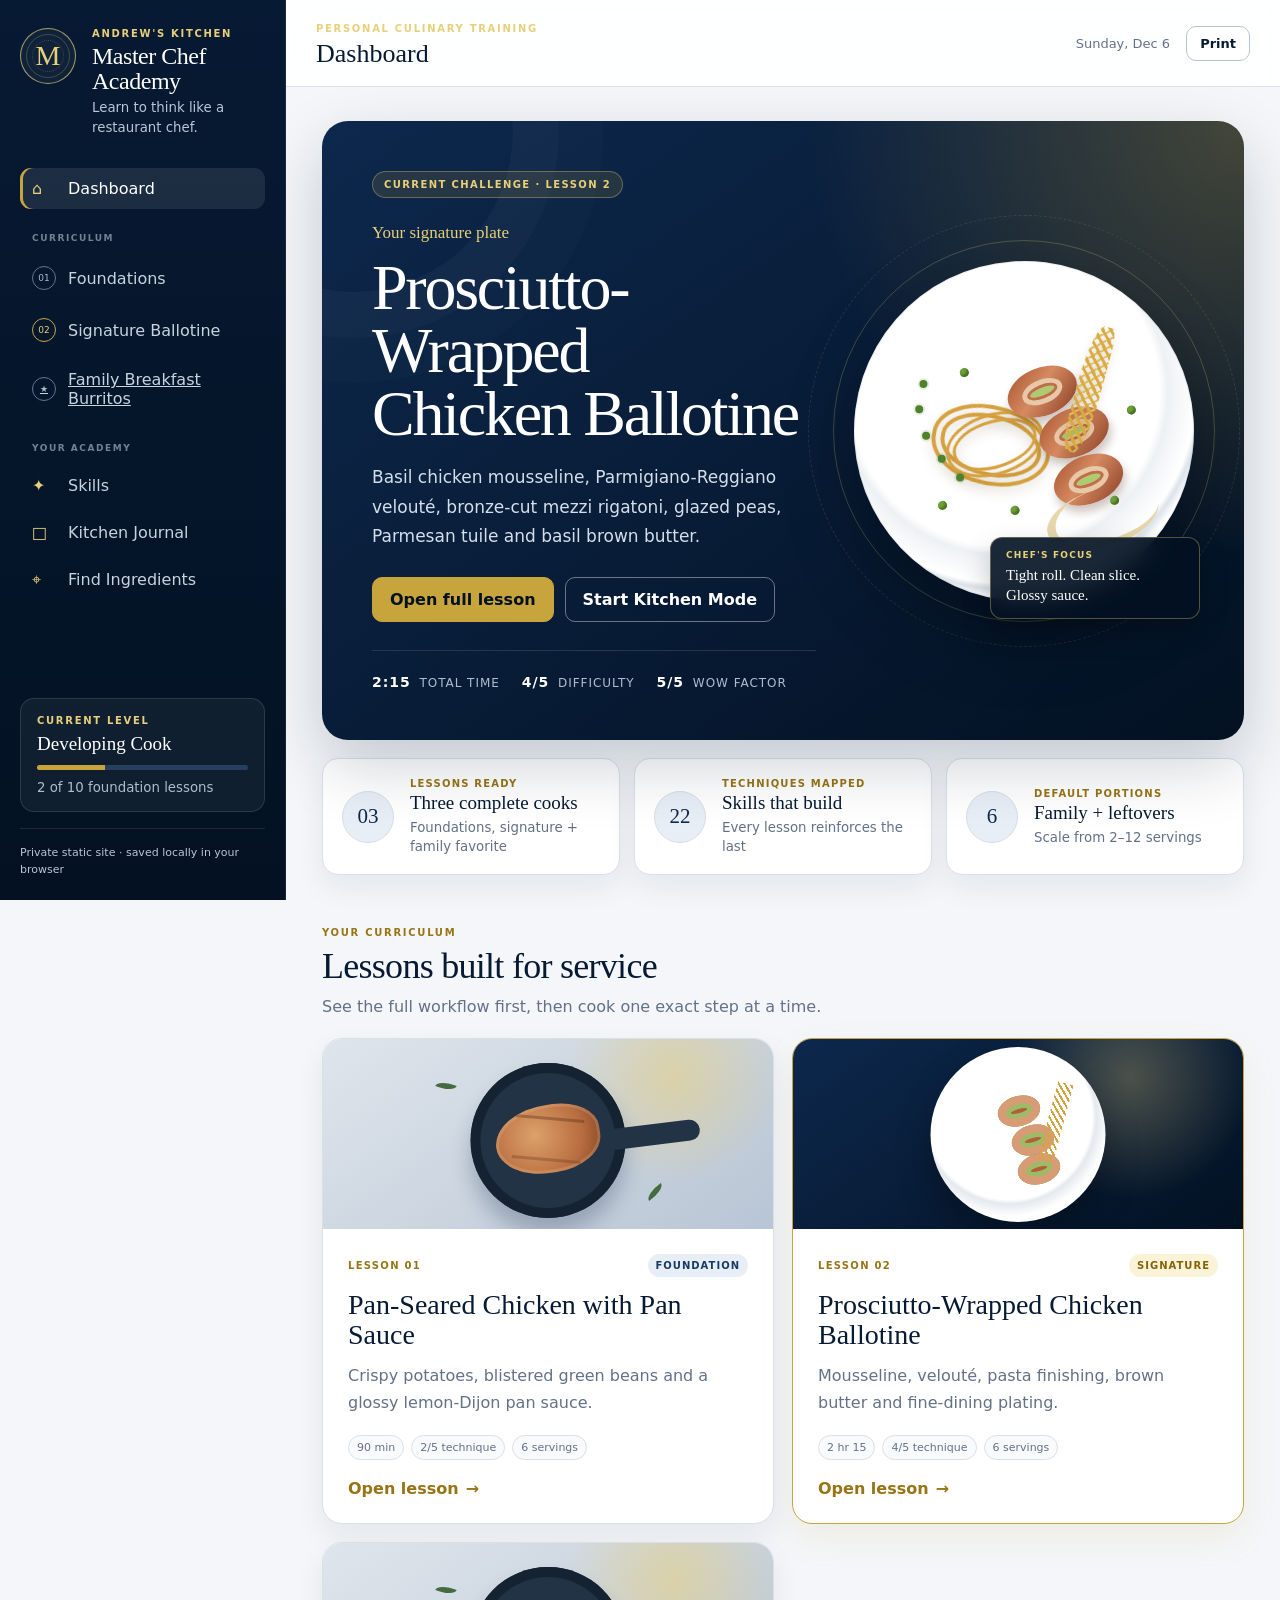
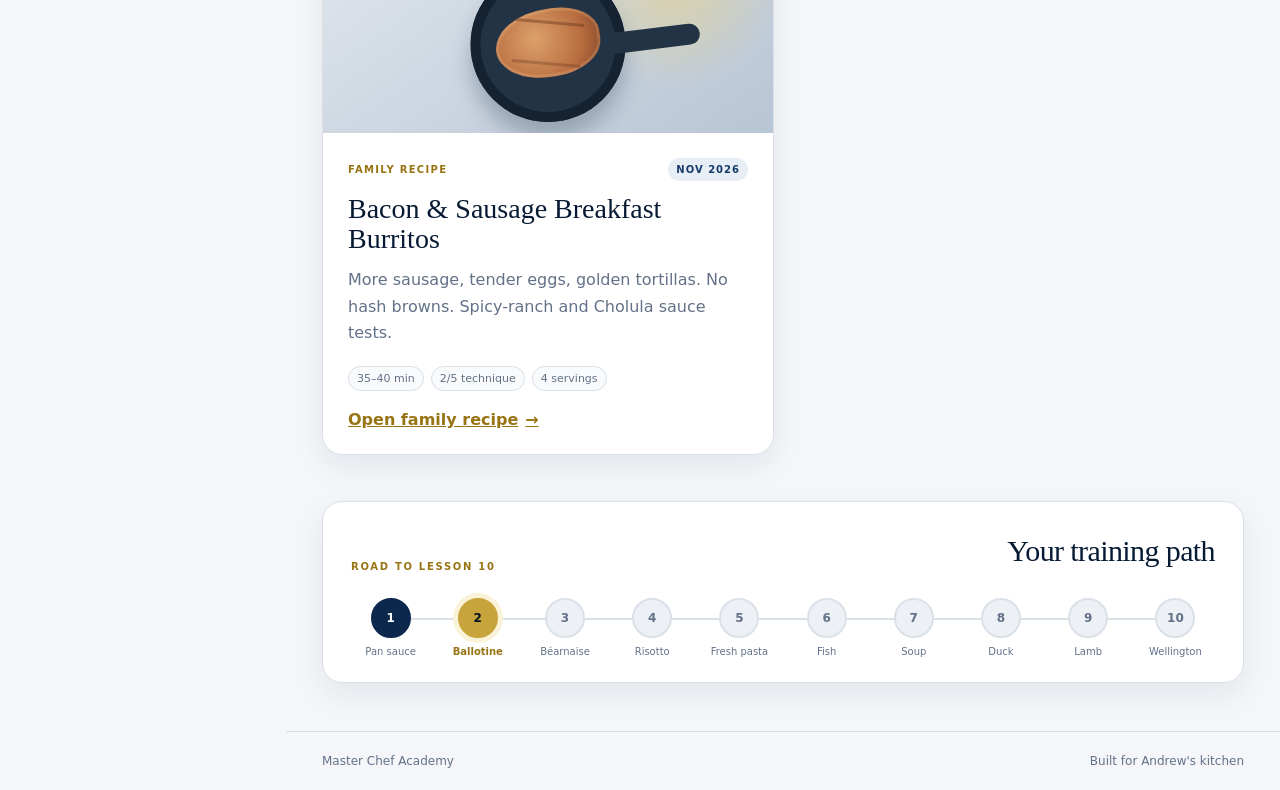
==== commit 8ee46f6a: "Link breakfast burrito Kitchen Mode recipe from Academy dashboard" ====
--- a/index.html
+++ b/index.html
@@ -28,6 +28,7 @@
         <div class="nav-section-label">Curriculum</div>
         <button class="nav-link" data-view="lesson-1"><span class="lesson-dot">01</span><span>Foundations</span></button>
         <button class="nav-link" data-view="lesson-2"><span class="lesson-dot gold">02</span><span>Signature Ballotine</span></button>
+        <a class="nav-link" href="breakfast-burritos.html"><span class="lesson-dot">★</span><span>Family Breakfast Burritos</span></a>
         <div class="nav-section-label">Your academy</div>
         <button class="nav-link" data-view="skills"><span class="nav-icon">✦</span><span>Skills</span></button>
         <button class="nav-link" data-view="journal"><span class="nav-icon">□</span><span>Kitchen Journal</span></button>
@@ -93,8 +94,8 @@
 
           <section class="academy-summary" aria-label="Academy summary">
             <article class="summary-card">
-              <div class="summary-icon">02</div>
-              <div><span>Lessons ready</span><strong>Two complete cooks</strong><small>Foundation + signature dish</small></div>
+              <div class="summary-icon">03</div>
+              <div><span>Lessons ready</span><strong>Three complete cooks</strong><small>Foundations, signature + family favorite</small></div>
             </article>
             <article class="summary-card">
               <div class="summary-icon">22</div>
@@ -134,6 +135,16 @@
                 <p>Mousseline, velouté, pasta finishing, brown butter and fine-dining plating.</p>
                 <div class="meta"><span>2 hr 15</span><span>4/5 technique</span><span>6 servings</span></div>
                 <button class="text-button" data-open="lesson-2">Open lesson <span>→</span></button>
+              </div>
+            </article>
+            <article class="lesson-card foundation-card">
+              <div class="lesson-art foundation-art" aria-hidden="true"><span class="skillet"></span><span class="chicken-sear"></span><span class="herb h1"></span></div>
+              <div class="lesson-card-body">
+                <div class="lesson-card-top"><span class="lesson-number">Family recipe</span><span class="status-badge">Nov 2026</span></div>
+                <h3>Bacon &amp; Sausage Breakfast Burritos</h3>
+                <p>More sausage, tender eggs, golden tortillas. No hash browns. Spicy-ranch and Cholula sauce tests.</p>
+                <div class="meta"><span>35–40 min</span><span>2/5 technique</span><span>4 servings</span></div>
+                <a class="text-button" href="breakfast-burritos.html">Open family recipe <span>→</span></a>
               </div>
             </article>
           </div>
